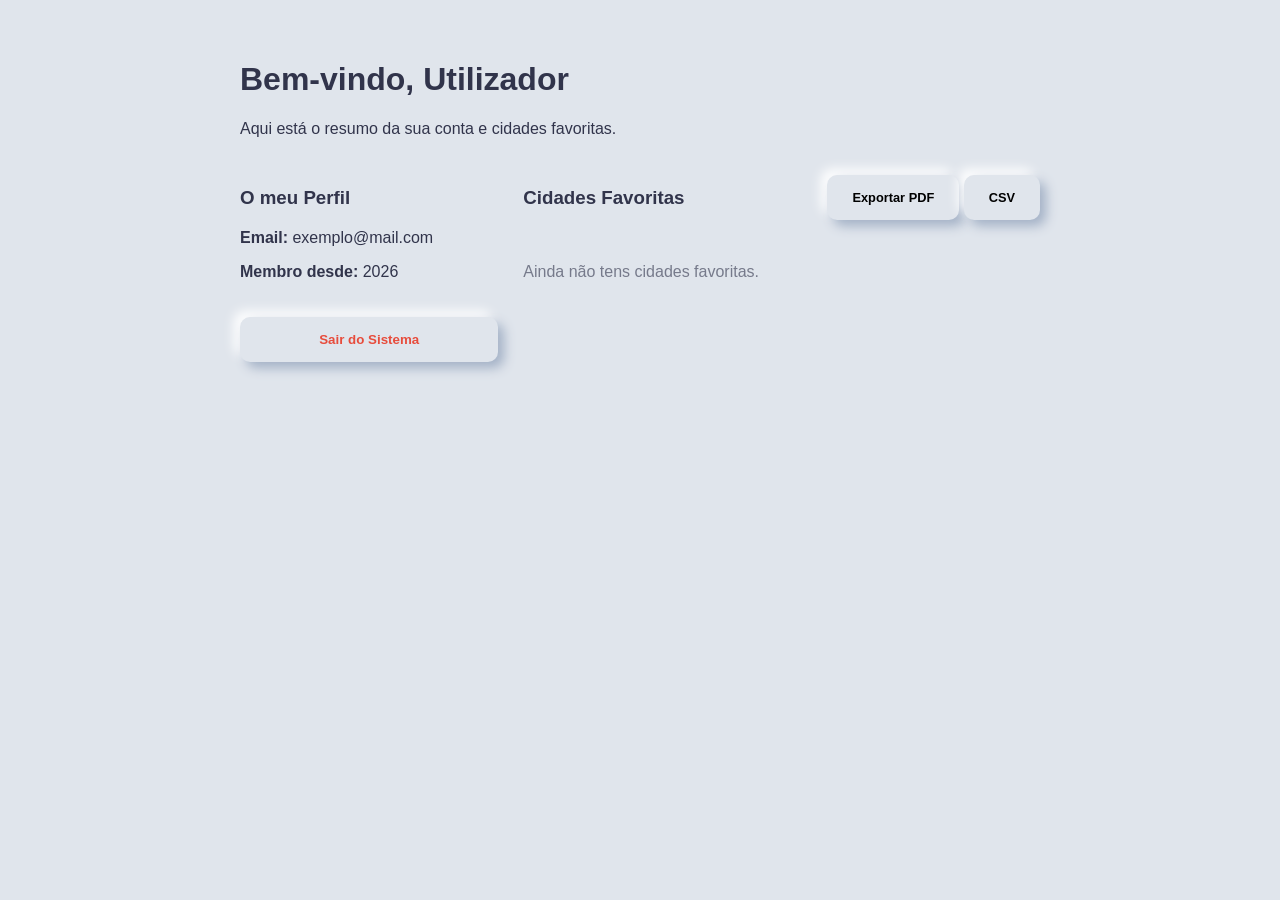
==== Frontend/pages/dashboard.html @ ac71261d "Frontend completo" ====
<!DOCTYPE html>
<html lang="pt-br" data-theme="light">
<head>
    <meta charset="UTF-8">
    <title>Chley Weather - Dashboard</title>
    <link rel="stylesheet" href="../style/global.css">
    <style>
        .dashboard-grid {
            display: grid;
            grid-template-columns: 1fr 2fr;
            gap: 25px;
            margin-top: 30px;
        }
        .stat-card { text-align: center; padding: 20px; }
        .favorites-list { display: flex; flex-direction: column; gap: 15px; }
        @media (max-width: 768px) { .dashboard-grid { grid-template-columns: 1fr; } }
    </style>
</head>
<body>
    <div id="navbar-container"></div>

    <main class="container">
        <header style="margin-bottom: 30px;">
            <h1>Bem-vindo, <span id="user-display-name">Utilizador</span></h1>
            <p>Aqui está o resumo da sua conta e cidades favoritas.</p>
        </header>

        <div class="dashboard-grid">
            <aside class="neumorphism">
                <h3>O meu Perfil</h3>
                <div style="margin-top: 20px;">
                    <p><strong>Email:</strong> <span id="user-email">exemplo@mail.com</span></p>
                    <p><strong>Membro desde:</strong> 2026</p>
                </div>
                <button class="neumorphism-btn" style="width: 100%; margin-top: 20px; color: #e74c3c;" id="logout-btn">Sair do Sistema</button>
            </aside>

            <section class="neumorphism">
                <div style="display: flex; justify-content: space-between; align-items: center; margin-bottom: 20px;">
                    <h3>Cidades Favoritas</h3>
                    <div>
                        <button class="neumorphism-btn" style="font-size: 0.8rem;">Exportar PDF</button>
                        <button class="neumorphism-btn" style="font-size: 0.8rem;">CSV</button>
                    </div>
                </div>
                
                <div id="favorites-container" class="favorites-list">
                    <p style="opacity: 0.6;">Ainda não tens cidades favoritas.</p>
                </div>
            </section>
        </div>
    </main>

    <script type="module" src="../app.js"></script>
</body>
</html>
---- Frontend/style/global.css ----
:root {
    --bg-color: #e0e5ec;
    --text-color: #31344b;
    --shadow-light: #ffffff;
    --shadow-dark: #a3b1c6;
}

body {
    background-color: var(--bg-color);
    color: var(--text-color);
    font-family: 'Segoe UI', sans-serif;
    display: flex;
    flex-direction: column;
    align-items: center;
    min-height: 100vh;
    margin: 0;
}

.container { width: 90%; max-width: 800px; padding: 40px 0; }

/* Estilo Neumorphism */
.neumorphism-container {
    background: var(--bg-color);
    box-shadow: 9px 9px 16px var(--shadow-dark), -9px -9px 16px var(--shadow-light);
    border-radius: 20px;
    padding: 30px;
    display: flex;
    gap: 15px;
    margin-top: 20px;
}

.neumorphism-inset {
    flex: 1;
    border: none;
    padding: 15px;
    border-radius: 10px;
    background: var(--bg-color);
    box-shadow: inset 6px 6px 12px var(--shadow-dark), inset -6px -6px 12px var(--shadow-light);
    outline: none;
}

.neumorphism-btn {
    border: none;
    padding: 15px 25px;
    border-radius: 10px;
    background: var(--bg-color);
    box-shadow: 6px 6px 12px var(--shadow-dark), -6px -6px 12px var(--shadow-light);
    cursor: pointer;
    font-weight: bold;
    transition: 0.2s;
}

.neumorphism-btn:active {
    box-shadow: inset 4px 4px 8px var(--shadow-dark), inset -4px -4px 8px var(--shadow-light);
}
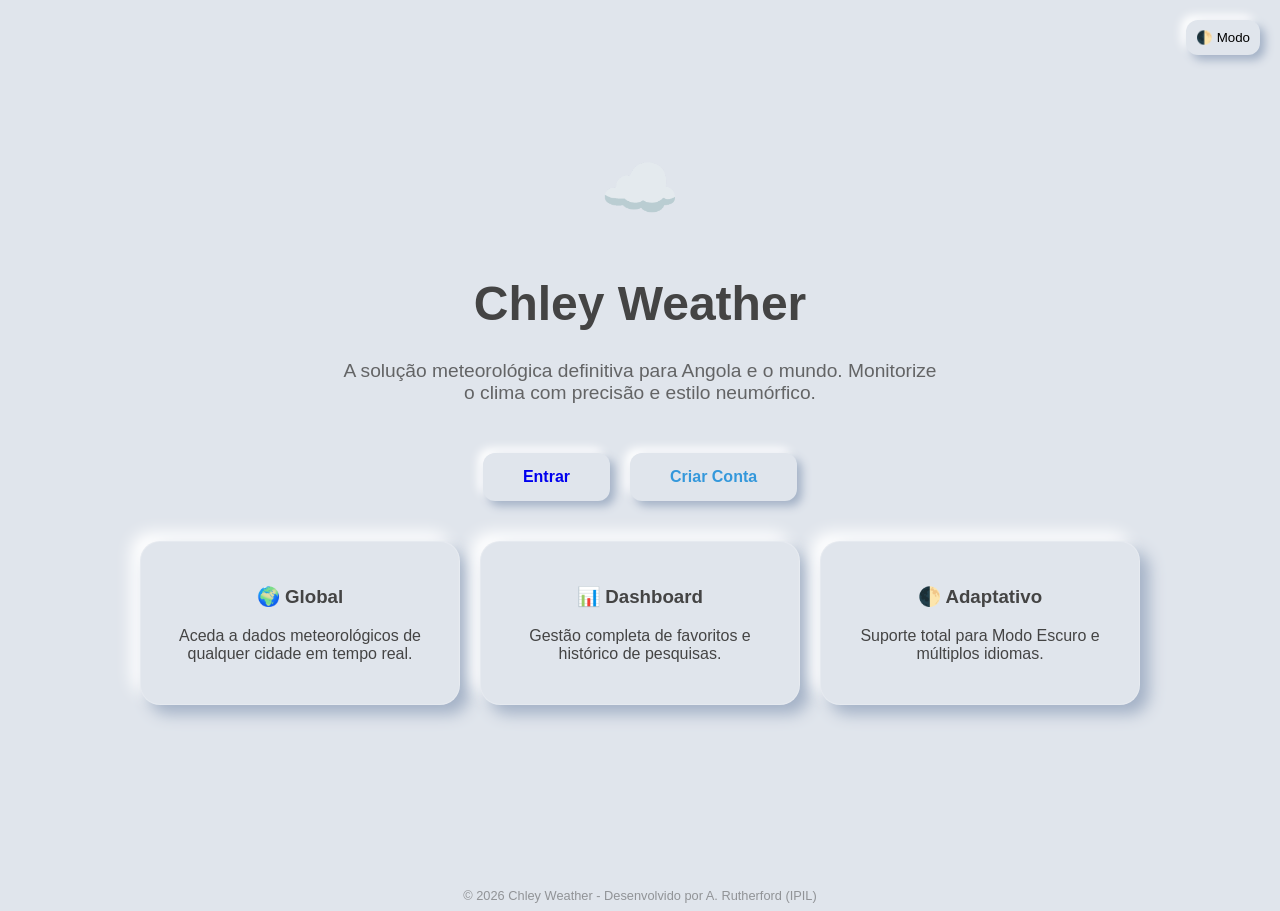
==== commit 174bd707: "beliv" ====
--- a/Frontend/pages/dashboard.html
+++ b/Frontend/pages/dashboard.html
@@ -5,47 +5,51 @@
     <title>Chley Weather - Dashboard</title>
     <link rel="stylesheet" href="../style/global.css">
     <style>
-        .dashboard-grid {
-            display: grid;
-            grid-template-columns: 1fr 2fr;
-            gap: 25px;
-            margin-top: 30px;
-        }
-        .stat-card { text-align: center; padding: 20px; }
-        .favorites-list { display: flex; flex-direction: column; gap: 15px; }
+        .dashboard-grid { display: grid; grid-template-columns: 1fr 2fr; gap: 25px; margin-top: 30px; }
         @media (max-width: 768px) { .dashboard-grid { grid-template-columns: 1fr; } }
+        .neumorphism-item { padding: 12px; border-radius: 8px; margin-bottom: 10px; cursor: pointer; display: flex; justify-content: space-between; align-items: center; }
     </style>
 </head>
 <body>
-    <div id="navbar-container"></div>
+    <main class="container" style="padding: 20px;">
+        <div style="display: flex; justify-content: flex-end; gap: 10px;">
+            <select onchange="window.aplicarIdioma(this.value)" class="neumorphism-btn" style="border:none; padding: 5px;">
+                <option value="pt">PT 🇵🇹</option>
+                <option value="en">EN 🇺🇸</option>
+            </select>
+            <button id="theme-toggle" class="neumorphism-btn" style="padding: 10px; position: fixed; top: 20px; right: 20px; z-index: 1000;">
+    🌓 Modo
+</button>
+        </div>
 
-    <main class="container">
-        <header style="margin-bottom: 30px;">
-            <h1>Bem-vindo, <span id="user-display-name">Utilizador</span></h1>
-            <p>Aqui está o resumo da sua conta e cidades favoritas.</p>
+        <header style="margin-top: 20px;">
+            <h1><span data-i18n="welcome">Bem-vindo</span>, <span id="user-display-name">...</span></h1>
+            <nav style="margin-top: 10px;">
+                <a href="home.html" style="text-decoration: none; font-size: 0.9rem; color: #3498db;">← Voltar para Busca</a>
+            </nav>
         </header>
 
         <div class="dashboard-grid">
-            <aside class="neumorphism">
-                <h3>O meu Perfil</h3>
-                <div style="margin-top: 20px;">
-                    <p><strong>Email:</strong> <span id="user-email">exemplo@mail.com</span></p>
-                    <p><strong>Membro desde:</strong> 2026</p>
-                </div>
-                <button class="neumorphism-btn" style="width: 100%; margin-top: 20px; color: #e74c3c;" id="logout-btn">Sair do Sistema</button>
+            <aside>
+                <section class="neumorphism" style="margin-bottom: 25px; padding: 20px;">
+                    <h3>O meu Perfil</h3>
+                    <div style="margin-top: 15px; font-size: 0.9rem;">
+                        <p><strong>Email:</strong> <span id="user-email">...</span></p>
+                        <p><strong>Status:</strong> <span style="color: #2ecc71;">Online</span></p>
+                    </div>
+                    <button class="neumorphism-btn" id="logout-btn" style="width: 100%; margin-top: 20px; color: #e74c3c;">Sair do Sistema</button>
+                </section>
+
+                <section class="neumorphism" style="padding: 20px;">
+                    <h3 data-i18n="recent">Recentes</h3>
+                    <ul id="history-list" style="list-style:none; padding:0; margin-top:15px;"></ul>
+                </section>
             </aside>
 
-            <section class="neumorphism">
-                <div style="display: flex; justify-content: space-between; align-items: center; margin-bottom: 20px;">
-                    <h3>Cidades Favoritas</h3>
-                    <div>
-                        <button class="neumorphism-btn" style="font-size: 0.8rem;">Exportar PDF</button>
-                        <button class="neumorphism-btn" style="font-size: 0.8rem;">CSV</button>
-                    </div>
-                </div>
-                
-                <div id="favorites-container" class="favorites-list">
-                    <p style="opacity: 0.6;">Ainda não tens cidades favoritas.</p>
+            <section class="neumorphism" style="padding: 20px;">
+                <h3 data-i18n="fav">Favoritos</h3>
+                <div id="favorites-container" style="margin-top: 15px;">
+                    <p style="opacity: 0.6; font-size: 0.9rem;">Histórico de buscas salvas aparecerá aqui.</p>
                 </div>
             </section>
         </div>
--- a/Frontend/style/global.css
+++ b/Frontend/style/global.css
@@ -1,55 +1,163 @@
 :root {
+    /* Modo Claro (Default) */
     --bg-color: #e0e5ec;
     --text-color: #31344b;
     --shadow-light: #ffffff;
     --shadow-dark: #a3b1c6;
+    --accent-color: #4facfe;
+    --transition-speed: 0.4s;
+}
+
+/* Variáveis para Modo Escuro */
+body.dark-mode {
+    --bg-color: #2d3436;
+    --text-color: #dfe6e9;
+    --shadow-light: #3d4446; /* Sombra clara no dark é um cinza levemente mais claro que o fundo */
+    --shadow-dark: #1e2324;  /* Sombra escura no dark é quase preta */
+    --accent-color: #00d2ff;
 }
 
 body {
     background-color: var(--bg-color);
     color: var(--text-color);
-    font-family: 'Segoe UI', sans-serif;
+    font-family: 'Segoe UI', Tahoma, Geneva, Verdana, sans-serif;
     display: flex;
     flex-direction: column;
     align-items: center;
     min-height: 100vh;
     margin: 0;
+    transition: background-color var(--transition-speed), color var(--transition-speed);
 }
 
-.container { width: 90%; max-width: 800px; padding: 40px 0; }
+.container { width: 90%; max-width: 900px; padding: 40px 0; }
 
-/* Estilo Neumorphism */
-.neumorphism-container {
+/* Estilo Neumorphism (Elevação) */
+.neumorphism {
     background: var(--bg-color);
-    box-shadow: 9px 9px 16px var(--shadow-dark), -9px -9px 16px var(--shadow-light);
+    box-shadow: 8px 8px 16px var(--shadow-dark), 
+                -8px -8px 16px var(--shadow-light);
     border-radius: 20px;
     padding: 30px;
+    transition: all var(--transition-speed);
+}
+
+/* Estilo Inset (Afundado - para Inputs) */
+.neumorphism-inset {
+    border: none;
+    padding: 15px;
+    border-radius: 12px;
+    background: var(--bg-color);
+    box-shadow: inset 5px 5px 10px var(--shadow-dark), 
+                inset -5px -5px 10px var(--shadow-light);
+    outline: none;
+    color: var(--text-color);
+    transition: all var(--transition-speed);
+}
+
+/* Botões Neumórficos */
+.neumorphism-btn {
+    border: none;
+    padding: 12px 24px;
+    border-radius: 10px;
+    background: var(--bg-color);
+    box-shadow: 5px 5px 10px var(--shadow-dark), 
+                -5px -5px 10px var(--shadow-light);
+    cursor: pointer;
+    font-weight: 600;
+    color: var(--text-color);
+    transition: 0.3s ease;
+}
+
+.neumorphism-btn:hover {
+    color: var(--accent-color);
+    transform: translateY(-2px);
+}
+
+.neumorphism-btn:active {
+    box-shadow: inset 3px 3px 6px var(--shadow-dark), 
+                inset -3px -3px 6px var(--shadow-light);
+    transform: translateY(0);
+}
+
+/* Classes utilitárias para o Dashboard */
+.sidebar {
+    padding: 20px;
+}
+
+.neumorphism-item {
+    padding: 15px;
+    margin: 10px 0;
+    border-radius: 10px;
+    list-style: none;
+    background: var(--bg-color);
+    box-shadow: 3px 3px 6px var(--shadow-dark), 
+                -3px -3px 6px var(--shadow-light);
     display: flex;
-    gap: 15px;
-    margin-top: 20px;
+    justify-content: space-between;
+    align-items: center;
+}
+/* Variáveis de cores dinâmicas */
+:root {
+    --bg-color: #e0e5ec;
+    --shadow-light: #ffffff;
+    --shadow-dark: #a3b1c6;
+    --text-color: #444;
+    --accent: #3498db;
+}
+
+/* Cores para o Modo Escuro */
+body.dark {
+    --bg-color: #2d3436;
+    --shadow-light: #3d4648;
+    --shadow-dark: #1d2122;
+    --text-color: #dfe6e9;
+}
+
+body {
+    background-color: var(--bg-color);
+    color: var(--text-color);
+    transition: background 0.3s ease, color 0.3s ease;
+    margin: 0;
+    font-family: 'Segoe UI', Tahoma, Geneva, Verdana, sans-serif;
+}
+
+/* Aplicar as variáveis nos teus estilos existentes */
+.neumorphism {
+    background: var(--bg-color);
+    box-shadow: 9px 9px 16px var(--shadow-dark), 
+                -9px -9px 16px var(--shadow-light);
 }
 
 .neumorphism-inset {
-    flex: 1;
-    border: none;
-    padding: 15px;
-    border-radius: 10px;
     background: var(--bg-color);
-    box-shadow: inset 6px 6px 12px var(--shadow-dark), inset -6px -6px 12px var(--shadow-light);
-    outline: none;
+    box-shadow: inset 5px 5px 10px var(--shadow-dark), 
+                inset -5px -5px 10px var(--shadow-light);
 }
 
 .neumorphism-btn {
-    border: none;
-    padding: 15px 25px;
-    border-radius: 10px;
     background: var(--bg-color);
-    box-shadow: 6px 6px 12px var(--shadow-dark), -6px -6px 12px var(--shadow-light);
-    cursor: pointer;
-    font-weight: bold;
-    transition: 0.2s;
+    color: var(--text-color);
+    box-shadow: 5px 5px 10px var(--shadow-dark), 
+                -5px -5px 10px var(--shadow-light);
+}
+/* No teu global.css */
+:root {
+    --bg-color: #e0e5ec;
+    --shadow-light: #ffffff;
+    --shadow-dark: #a3b1c6;
+    --text-color: #31344b;
 }
 
-.neumorphism-btn:active {
-    box-shadow: inset 4px 4px 8px var(--shadow-dark), inset -4px -4px 8px var(--shadow-light);
+/* Quando o body tiver a classe .dark, estas cores substituem as de cima */
+body.dark {
+    --bg-color: #2d3436; /* Cinza chumbo */
+    --shadow-light: #3d4648; /* Sombra mais clara (relevo) */
+    --shadow-dark: #1d2122;  /* Sombra mais escura */
+    --text-color: #ecf0f1;
+}
+
+body {
+    background-color: var(--bg-color) !important;
+    color: var(--text-color);
+    transition: all 0.3s ease; /* Isto faz a cor mudar suavemente */
 }
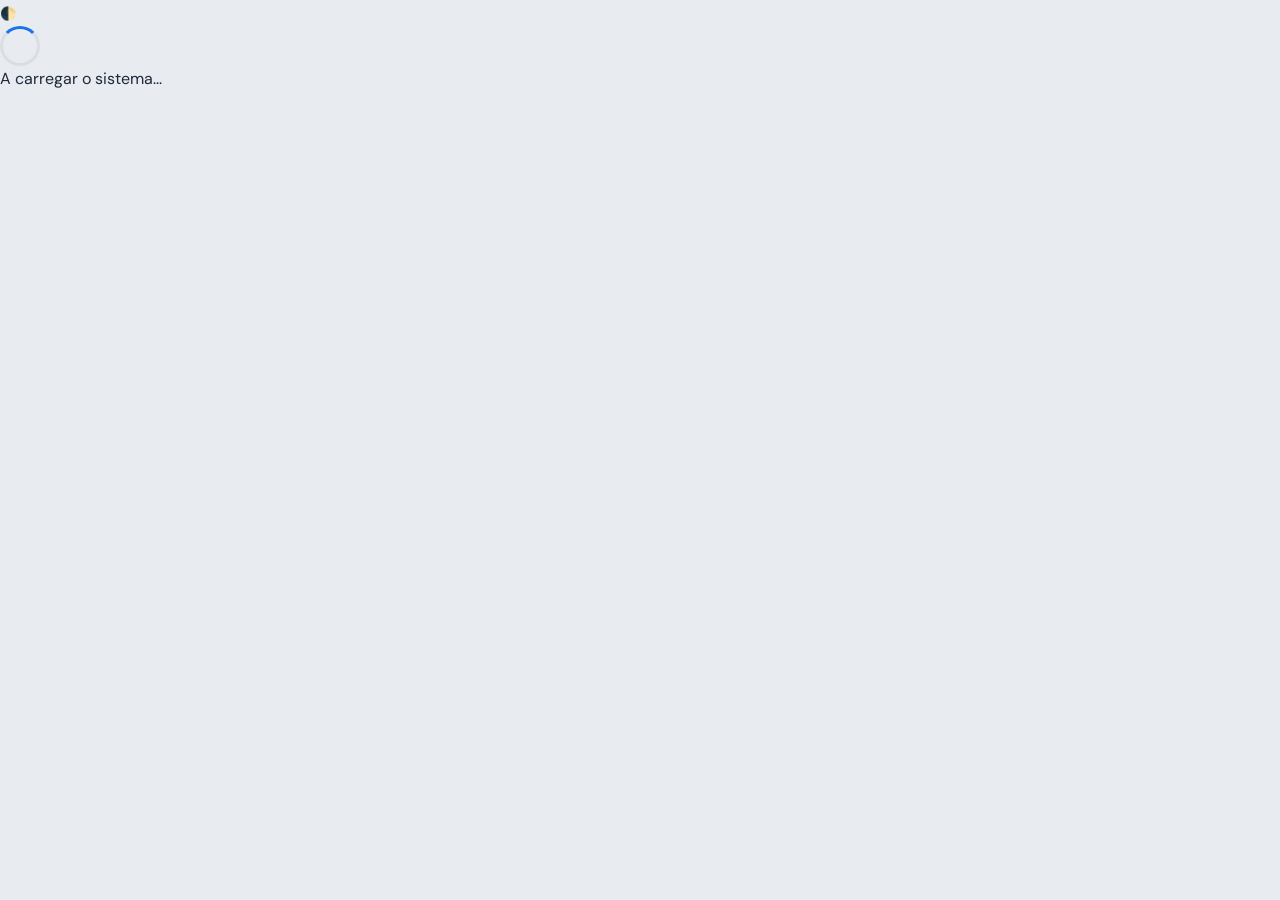
==== commit 893eeb81: "beliv" ====
--- a/Frontend/pages/dashboard.html
+++ b/Frontend/pages/dashboard.html
@@ -1,60 +1,52 @@
 <!DOCTYPE html>
-<html lang="pt-br" data-theme="light">
+<html lang="pt">
 <head>
     <meta charset="UTF-8">
+    <meta name="viewport" content="width=device-width, initial-scale=1.0">
     <title>Chley Weather - Dashboard</title>
-    <link rel="stylesheet" href="../style/global.css">
-    <style>
-        .dashboard-grid { display: grid; grid-template-columns: 1fr 2fr; gap: 25px; margin-top: 30px; }
-        @media (max-width: 768px) { .dashboard-grid { grid-template-columns: 1fr; } }
-        .neumorphism-item { padding: 12px; border-radius: 8px; margin-bottom: 10px; cursor: pointer; display: flex; justify-content: space-between; align-items: center; }
-    </style>
+    <link rel="stylesheet" href="../assets/css/variables.css">
+    <link rel="stylesheet" href="../assets/css/global.css">
+    <link rel="stylesheet" href="../assets/css/neumorphism.css">
+    <link rel="stylesheet" href="../assets/css/animations.css">
+    <link rel="stylesheet" href="../assets/css/dark-mode.css">
+    <link rel="stylesheet" href="../assets/css/responsive.css">
 </head>
-<body>
-    <main class="container" style="padding: 20px;">
-        <div style="display: flex; justify-content: flex-end; gap: 10px;">
-            <select onchange="window.aplicarIdioma(this.value)" class="neumorphism-btn" style="border:none; padding: 5px;">
-                <option value="pt">PT 🇵🇹</option>
-                <option value="en">EN 🇺🇸</option>
-            </select>
-            <button id="theme-toggle" class="neumorphism-btn" style="padding: 10px; position: fixed; top: 20px; right: 20px; z-index: 1000;">
-    🌓 Modo
-</button>
-        </div>
+<body class="dashboard-page">
+    
+    <button id="theme-toggle" class="btn-theme-float">🌓</button>
 
-        <header style="margin-top: 20px;">
-            <h1><span data-i18n="welcome">Bem-vindo</span>, <span id="user-display-name">...</span></h1>
-            <nav style="margin-top: 10px;">
-                <a href="home.html" style="text-decoration: none; font-size: 0.9rem; color: #3498db;">← Voltar para Busca</a>
-            </nav>
-        </header>
-
-        <div class="dashboard-grid">
-            <aside>
-                <section class="neumorphism" style="margin-bottom: 25px; padding: 20px;">
-                    <h3>O meu Perfil</h3>
-                    <div style="margin-top: 15px; font-size: 0.9rem;">
-                        <p><strong>Email:</strong> <span id="user-email">...</span></p>
-                        <p><strong>Status:</strong> <span style="color: #2ecc71;">Online</span></p>
-                    </div>
-                    <button class="neumorphism-btn" id="logout-btn" style="width: 100%; margin-top: 20px; color: #e74c3c;">Sair do Sistema</button>
-                </section>
-
-                <section class="neumorphism" style="padding: 20px;">
-                    <h3 data-i18n="recent">Recentes</h3>
-                    <ul id="history-list" style="list-style:none; padding:0; margin-top:15px;"></ul>
-                </section>
-            </aside>
-
-            <section class="neumorphism" style="padding: 20px;">
-                <h3 data-i18n="fav">Favoritos</h3>
-                <div id="favorites-container" style="margin-top: 15px;">
-                    <p style="opacity: 0.6; font-size: 0.9rem;">Histórico de buscas salvas aparecerá aqui.</p>
-                </div>
-            </section>
+    <main id="page-main" class="container">
+        <div class="loader-container">
+            <div class="spinner"></div>
+            <p>A carregar o sistema...</p>
         </div>
     </main>
 
-    <script type="module" src="../app.js"></script>
+    <script src="../assets/js/storage.js"></script>
+    <script src="../assets/js/utils.js"></script>
+    <script src="../assets/js/api.js"></script>
+    <script src="../assets/js/language.js"></script>
+    <script src="../assets/js/theme.js"></script>
+    <script src="../assets/js/auth.js"></script>
+    <script src="../assets/js/weather.js"></script>
+    <script src="../assets/js/favorites.js"></script>
+    <script src="../assets/js/export.js"></script>
+    <script src="../assets/js/dashboard.js"></script>
+
+    <script>
+        document.addEventListener('DOMContentLoaded', () => {
+            // Inicializa o tema salvo
+            if(localStorage.getItem('theme') === 'dark') document.body.classList.add('dark');
+            
+            // Verifica se o utilizador está logado
+            if(!Auth.isAuthenticated()) {
+                window.location.href = '../../index.html';
+                return;
+            }
+
+            // Executa o render do teu módulo profissional
+            Dashboard.render();
+        });
+    </script>
 </body>
 </html>
--- a/Frontend/assets/css/variables.css
+++ b/Frontend/assets/css/variables.css
@@ -0,0 +1,141 @@
+/* ============================================================
+   CSS Variables — Design Tokens
+   weather-system/frontend/assets/css/variables.css
+   ============================================================ */
+
+:root {
+  /* ── Brand ─────────────────────────────────────────────── */
+  --primary:        #1a73e8;
+  --primary-dark:   #1557b0;
+  --primary-light:  #4a9eff;
+  --accent:         #ff6d3b;
+  --accent-dark:    #e85a28;
+  --success:        #0ab577;
+  --warning:        #f59e0b;
+  --danger:         #ef4444;
+  --info:           #06b6d4;
+
+  /* ── Neutrals (Light Mode) ──────────────────────────────── */
+  --bg-base:        #e8ecf1;
+  --bg-card:        #eef1f6;
+  --bg-surface:     #f4f6fa;
+  --bg-elevated:    #ffffff;
+
+  --text-primary:   #1e293b;
+  --text-secondary: #64748b;
+  --text-muted:     #94a3b8;
+  --text-inverse:   #ffffff;
+
+  --border:         rgba(255,255,255,0.6);
+  --border-light:   rgba(0,0,0,0.06);
+
+  /* ── Neomorphism Shadows (Light) ────────────────────────── */
+  --shadow-neu-out: 
+    8px 8px 16px rgba(174,185,211,0.6),
+    -8px -8px 16px rgba(255,255,255,0.9);
+  --shadow-neu-in:
+    inset 4px 4px 10px rgba(174,185,211,0.6),
+    inset -4px -4px 10px rgba(255,255,255,0.9);
+  --shadow-neu-sm:
+    4px 4px 8px rgba(174,185,211,0.5),
+    -4px -4px 8px rgba(255,255,255,0.8);
+  --shadow-card:
+    0 4px 24px rgba(30,41,59,0.08),
+    0 1px 4px rgba(30,41,59,0.04);
+  --shadow-float:
+    0 20px 60px rgba(30,41,59,0.15),
+    0 4px 12px rgba(30,41,59,0.08);
+
+  /* ── Typography ─────────────────────────────────────────── */
+  --font-display: 'Sora', 'Segoe UI', sans-serif;
+  --font-body:    'DM Sans', 'Segoe UI', sans-serif;
+  --font-mono:    'JetBrains Mono', 'Fira Code', monospace;
+
+  --text-xs:   0.75rem;
+  --text-sm:   0.875rem;
+  --text-base: 1rem;
+  --text-lg:   1.125rem;
+  --text-xl:   1.25rem;
+  --text-2xl:  1.5rem;
+  --text-3xl:  1.875rem;
+  --text-4xl:  2.25rem;
+  --text-5xl:  3rem;
+
+  --weight-normal: 400;
+  --weight-medium: 500;
+  --weight-semibold: 600;
+  --weight-bold: 700;
+
+  /* ── Spacing ─────────────────────────────────────────────── */
+  --space-1:  0.25rem;
+  --space-2:  0.5rem;
+  --space-3:  0.75rem;
+  --space-4:  1rem;
+  --space-5:  1.25rem;
+  --space-6:  1.5rem;
+  --space-8:  2rem;
+  --space-10: 2.5rem;
+  --space-12: 3rem;
+  --space-16: 4rem;
+  --space-20: 5rem;
+
+  /* ── Radius ──────────────────────────────────────────────── */
+  --radius-sm:  8px;
+  --radius-md:  14px;
+  --radius-lg:  20px;
+  --radius-xl:  28px;
+  --radius-2xl: 36px;
+  --radius-full: 9999px;
+
+  /* ── Layout ──────────────────────────────────────────────── */
+  --sidebar-width: 260px;
+  --navbar-height: 68px;
+  --max-content:   1200px;
+
+  /* ── Transitions ─────────────────────────────────────────── */
+  --transition-fast:   all 0.15s ease;
+  --transition-base:   all 0.25s ease;
+  --transition-slow:   all 0.4s cubic-bezier(0.4,0,0.2,1);
+  --transition-spring: all 0.5s cubic-bezier(0.34,1.56,0.64,1);
+
+  /* ── Z-index ─────────────────────────────────────────────── */
+  --z-below:    -1;
+  --z-base:      0;
+  --z-raised:   10;
+  --z-dropdown: 100;
+  --z-sticky:   200;
+  --z-overlay:  300;
+  --z-modal:    400;
+  --z-toast:    500;
+}
+
+/* ── Dark Mode Overrides ──────────────────────────────────── */
+[data-theme="dark"] {
+  --bg-base:        #0f1724;
+  --bg-card:        #151f2e;
+  --bg-surface:     #1a2535;
+  --bg-elevated:    #1e2d40;
+
+  --text-primary:   #e2e8f0;
+  --text-secondary: #94a3b8;
+  --text-muted:     #64748b;
+
+  --border:         rgba(255,255,255,0.08);
+  --border-light:   rgba(255,255,255,0.04);
+
+  --shadow-neu-out:
+    8px 8px 16px rgba(0,0,0,0.4),
+    -8px -8px 16px rgba(255,255,255,0.03);
+  --shadow-neu-in:
+    inset 4px 4px 10px rgba(0,0,0,0.4),
+    inset -4px -4px 10px rgba(255,255,255,0.03);
+  --shadow-neu-sm:
+    4px 4px 8px rgba(0,0,0,0.35),
+    -4px -4px 8px rgba(255,255,255,0.025);
+  --shadow-card:
+    0 4px 24px rgba(0,0,0,0.3),
+    0 1px 4px rgba(0,0,0,0.2);
+  --shadow-float:
+    0 20px 60px rgba(0,0,0,0.5),
+    0 4px 12px rgba(0,0,0,0.3);
+}
--- a/Frontend/assets/css/global.css
+++ b/Frontend/assets/css/global.css
@@ -0,0 +1,324 @@
+/* ============================================================
+   Global Styles
+   weather-system/frontend/assets/css/global.css
+   ============================================================ */
+
+@import url('https://fonts.googleapis.com/css2?family=Sora:wght@400;500;600;700;800&family=DM+Sans:wght@400;500;600&display=swap');
+
+/* ── Reset ────────────────────────────────────────────────── */
+*, *::before, *::after { box-sizing: border-box; margin: 0; padding: 0; }
+
+html {
+  font-size: 16px;
+  scroll-behavior: smooth;
+  -webkit-text-size-adjust: 100%;
+}
+
+body {
+  font-family: var(--font-body);
+  font-size: var(--text-base);
+  color: var(--text-primary);
+  background-color: var(--bg-base);
+  line-height: 1.6;
+  min-height: 100vh;
+  transition: background-color 0.3s ease, color 0.3s ease;
+  overflow-x: hidden;
+}
+
+/* ── Typography ───────────────────────────────────────────── */
+h1,h2,h3,h4,h5,h6 {
+  font-family: var(--font-display);
+  font-weight: var(--weight-bold);
+  line-height: 1.2;
+  color: var(--text-primary);
+}
+
+a { color: var(--primary); text-decoration: none; transition: var(--transition-fast); }
+a:hover { color: var(--primary-dark); }
+
+img { max-width: 100%; display: block; }
+
+button { cursor: pointer; font-family: var(--font-body); border: none; background: none; }
+
+input, select, textarea {
+  font-family: var(--font-body);
+  font-size: var(--text-base);
+  color: var(--text-primary);
+}
+
+/* ── Layout ───────────────────────────────────────────────── */
+.app-container {
+  display: flex;
+  min-height: 100vh;
+}
+
+.main-content {
+  flex: 1;
+  margin-left: var(--sidebar-width);
+  padding-top: var(--navbar-height);
+  transition: margin-left 0.3s ease;
+  min-height: 100vh;
+}
+
+.main-content.sidebar-collapsed {
+  margin-left: 72px;
+}
+
+.page-content {
+  padding: var(--space-8);
+  max-width: var(--max-content);
+  margin: 0 auto;
+}
+
+/* ── Card ─────────────────────────────────────────────────── */
+.card {
+  background: var(--bg-card);
+  border-radius: var(--radius-xl);
+  padding: var(--space-6);
+  box-shadow: var(--shadow-neu-out);
+  border: 1px solid var(--border);
+  transition: var(--transition-base);
+}
+
+.card:hover {
+  transform: translateY(-2px);
+  box-shadow: var(--shadow-float);
+}
+
+.card-flat {
+  background: var(--bg-surface);
+  border-radius: var(--radius-lg);
+  padding: var(--space-6);
+  border: 1px solid var(--border-light);
+  box-shadow: var(--shadow-card);
+}
+
+/* ── Buttons ──────────────────────────────────────────────── */
+.btn {
+  display: inline-flex;
+  align-items: center;
+  gap: var(--space-2);
+  padding: var(--space-3) var(--space-6);
+  border-radius: var(--radius-full);
+  font-size: var(--text-sm);
+  font-weight: var(--weight-semibold);
+  font-family: var(--font-body);
+  border: none;
+  cursor: pointer;
+  transition: var(--transition-spring);
+  text-decoration: none;
+  white-space: nowrap;
+  position: relative;
+  overflow: hidden;
+}
+
+.btn::after {
+  content: '';
+  position: absolute;
+  inset: 0;
+  background: rgba(255,255,255,0);
+  transition: background 0.2s;
+}
+
+.btn:hover::after { background: rgba(255,255,255,0.12); }
+
+.btn-primary {
+  background: linear-gradient(135deg, var(--primary), var(--primary-dark));
+  color: #fff;
+  box-shadow: 0 4px 16px rgba(26,115,232,0.4);
+}
+.btn-primary:hover {
+  transform: translateY(-1px);
+  box-shadow: 0 8px 24px rgba(26,115,232,0.5);
+}
+
+.btn-secondary {
+  background: var(--bg-surface);
+  color: var(--text-primary);
+  box-shadow: var(--shadow-neu-sm);
+}
+.btn-secondary:hover { box-shadow: var(--shadow-neu-out); }
+
+.btn-accent {
+  background: linear-gradient(135deg, var(--accent), var(--accent-dark));
+  color: #fff;
+  box-shadow: 0 4px 16px rgba(255,109,59,0.4);
+}
+
+.btn-danger {
+  background: linear-gradient(135deg, var(--danger), #c53030);
+  color: #fff;
+  box-shadow: 0 4px 12px rgba(239,68,68,0.4);
+}
+
+.btn-ghost {
+  background: transparent;
+  color: var(--text-secondary);
+  padding: var(--space-2) var(--space-4);
+}
+.btn-ghost:hover { background: var(--border-light); color: var(--text-primary); }
+
+.btn-sm { padding: var(--space-2) var(--space-4); font-size: var(--text-xs); }
+.btn-lg { padding: var(--space-4) var(--space-8); font-size: var(--text-lg); }
+.btn-icon { padding: var(--space-3); border-radius: var(--radius-full); aspect-ratio: 1; justify-content: center; }
+
+.btn:disabled { opacity: 0.6; cursor: not-allowed; transform: none !important; }
+
+/* ── Form Elements ────────────────────────────────────────── */
+.form-group { display: flex; flex-direction: column; gap: var(--space-2); }
+
+.form-label {
+  font-size: var(--text-sm);
+  font-weight: var(--weight-medium);
+  color: var(--text-secondary);
+}
+
+.form-input {
+  width: 100%;
+  padding: var(--space-3) var(--space-4);
+  border-radius: var(--radius-md);
+  border: 2px solid transparent;
+  background: var(--bg-base);
+  color: var(--text-primary);
+  font-size: var(--text-base);
+  transition: var(--transition-base);
+  box-shadow: var(--shadow-neu-in);
+  outline: none;
+}
+
+.form-input:focus {
+  border-color: var(--primary);
+  box-shadow: var(--shadow-neu-in), 0 0 0 4px rgba(26,115,232,0.1);
+}
+
+.form-input::placeholder { color: var(--text-muted); }
+
+.form-error {
+  font-size: var(--text-xs);
+  color: var(--danger);
+  display: flex;
+  align-items: center;
+  gap: var(--space-1);
+}
+
+/* ── Badge ────────────────────────────────────────────────── */
+.badge {
+  display: inline-flex;
+  align-items: center;
+  padding: 2px var(--space-2);
+  border-radius: var(--radius-full);
+  font-size: var(--text-xs);
+  font-weight: var(--weight-semibold);
+}
+
+.badge-primary { background: rgba(26,115,232,0.12); color: var(--primary); }
+.badge-success { background: rgba(10,181,119,0.12); color: var(--success); }
+.badge-warning { background: rgba(245,158,11,0.12); color: var(--warning); }
+.badge-danger  { background: rgba(239, 68, 68,0.12); color: var(--danger);  }
+
+/* ── Avatar ───────────────────────────────────────────────── */
+.avatar {
+  width: 40px; height: 40px;
+  border-radius: var(--radius-full);
+  background: linear-gradient(135deg, var(--primary), var(--accent));
+  color: #fff;
+  font-weight: var(--weight-bold);
+  display: flex; align-items: center; justify-content: center;
+  font-size: var(--text-sm);
+  flex-shrink: 0;
+  overflow: hidden;
+}
+
+.avatar img { width: 100%; height: 100%; object-fit: cover; }
+
+/* ── Divider ──────────────────────────────────────────────── */
+.divider {
+  height: 1px;
+  background: var(--border-light);
+  margin: var(--space-4) 0;
+}
+
+/* ── Grid ─────────────────────────────────────────────────── */
+.grid { display: grid; gap: var(--space-4); }
+.grid-2 { grid-template-columns: repeat(2,1fr); }
+.grid-3 { grid-template-columns: repeat(3,1fr); }
+.grid-4 { grid-template-columns: repeat(4,1fr); }
+.grid-auto { grid-template-columns: repeat(auto-fill, minmax(280px,1fr)); }
+
+/* ── Utility ──────────────────────────────────────────────── */
+.hidden   { display: none !important; }
+.flex     { display: flex; }
+.flex-col { flex-direction: column; }
+.items-center  { align-items: center; }
+.justify-between { justify-content: space-between; }
+.gap-2 { gap: var(--space-2); }
+.gap-4 { gap: var(--space-4); }
+.text-center { text-align: center; }
+.text-muted  { color: var(--text-muted); }
+.text-sm     { font-size: var(--text-sm); }
+.font-bold   { font-weight: var(--weight-bold); }
+.w-full      { width: 100%; }
+.mt-4  { margin-top: var(--space-4); }
+.mb-4  { margin-bottom: var(--space-4); }
+.mb-6  { margin-bottom: var(--space-6); }
+.mb-8  { margin-bottom: var(--space-8); }
+.p-4   { padding: var(--space-4); }
+.p-6   { padding: var(--space-6); }
+
+/* ── Toast notifications ──────────────────────────────────── */
+#toast-container {
+  position: fixed;
+  bottom: var(--space-6);
+  right: var(--space-6);
+  z-index: var(--z-toast);
+  display: flex;
+  flex-direction: column;
+  gap: var(--space-3);
+  pointer-events: none;
+}
+
+.toast {
+  background: var(--bg-elevated);
+  border-radius: var(--radius-lg);
+  padding: var(--space-4) var(--space-5);
+  box-shadow: var(--shadow-float);
+  border-left: 4px solid var(--primary);
+  display: flex;
+  align-items: center;
+  gap: var(--space-3);
+  min-width: 280px;
+  max-width: 400px;
+  pointer-events: all;
+  animation: slideInRight 0.3s ease, fadeOut 0.4s ease 2.8s forwards;
+  font-size: var(--text-sm);
+}
+
+.toast.toast-success { border-color: var(--success); }
+.toast.toast-error   { border-color: var(--danger); }
+.toast.toast-warning { border-color: var(--warning); }
+.toast-icon { font-size: 1.25rem; flex-shrink: 0; }
+
+/* ── Page Header ──────────────────────────────────────────── */
+.page-header {
+  margin-bottom: var(--space-8);
+}
+
+.page-header h1 {
+  font-size: var(--text-3xl);
+  font-weight: 800;
+  background: linear-gradient(135deg, var(--primary), var(--accent));
+  -webkit-background-clip: text;
+  -webkit-text-fill-color: transparent;
+  background-clip: text;
+}
+
+.page-header p {
+  color: var(--text-secondary);
+  margin-top: var(--space-2);
+}
+
+/* ── Scrollbar ────────────────────────────────────────────── */
+::-webkit-scrollbar { width: 6px; height: 6px; }
+::-webkit-scrollbar-track { background: transparent; }
+::-webkit-scrollbar-thumb { background: var(--text-muted); border-radius: var(--radius-full); }
+::-webkit-scrollbar-thumb:hover { background: var(--text-secondary); }
--- a/Frontend/assets/css/neumorphism.css
+++ b/Frontend/assets/css/neumorphism.css
@@ -0,0 +1,288 @@
+/* ============================================================
+   Neumorphism UI Components
+   weather-system/frontend/assets/css/neumorphism.css
+   ============================================================ */
+
+/* ── Neu Card ─────────────────────────────────────────────── */
+.neu-card {
+  background: var(--bg-card);
+  border-radius: var(--radius-xl);
+  box-shadow: var(--shadow-neu-out);
+  border: 1px solid var(--border);
+  transition: var(--transition-base);
+}
+
+.neu-card:hover {
+  box-shadow:
+    12px 12px 24px rgba(174,185,211,0.7),
+    -12px -12px 24px rgba(255,255,255,0.95);
+}
+
+[data-theme="dark"] .neu-card:hover {
+  box-shadow:
+    12px 12px 24px rgba(0,0,0,0.5),
+    -12px -12px 24px rgba(255,255,255,0.04);
+}
+
+/* ── Neu Inset ────────────────────────────────────────────── */
+.neu-inset {
+  background: var(--bg-base);
+  border-radius: var(--radius-md);
+  box-shadow: var(--shadow-neu-in);
+  border: 1px solid var(--border-light);
+}
+
+/* ── Neu Button ───────────────────────────────────────────── */
+.neu-btn {
+  background: var(--bg-card);
+  border-radius: var(--radius-full);
+  box-shadow: var(--shadow-neu-out);
+  border: 1px solid var(--border);
+  padding: var(--space-3) var(--space-6);
+  color: var(--text-primary);
+  font-weight: var(--weight-semibold);
+  font-size: var(--text-sm);
+  transition: var(--transition-base);
+  cursor: pointer;
+  font-family: var(--font-body);
+}
+
+.neu-btn:hover {
+  box-shadow: var(--shadow-neu-in);
+  transform: scale(0.98);
+}
+
+.neu-btn:active {
+  box-shadow: var(--shadow-neu-in);
+  transform: scale(0.96);
+}
+
+/* ── Neu Icon Button ──────────────────────────────────────── */
+.neu-icon-btn {
+  width: 44px; height: 44px;
+  border-radius: var(--radius-full);
+  background: var(--bg-card);
+  box-shadow: var(--shadow-neu-sm);
+  border: 1px solid var(--border);
+  display: flex;
+  align-items: center;
+  justify-content: center;
+  cursor: pointer;
+  color: var(--text-secondary);
+  transition: var(--transition-base);
+  font-size: 1.1rem;
+}
+
+.neu-icon-btn:hover {
+  color: var(--primary);
+  box-shadow: var(--shadow-neu-out);
+}
+
+.neu-icon-btn:active {
+  box-shadow: var(--shadow-neu-in);
+  transform: scale(0.95);
+}
+
+.neu-icon-btn.active {
+  box-shadow: var(--shadow-neu-in);
+  color: var(--primary);
+}
+
+/* ── Neu Toggle ───────────────────────────────────────────── */
+.neu-toggle {
+  position: relative;
+  display: inline-block;
+  width: 52px;
+  height: 28px;
+}
+
+.neu-toggle input { display: none; }
+
+.neu-toggle-slider {
+  position: absolute;
+  inset: 0;
+  background: var(--bg-base);
+  border-radius: var(--radius-full);
+  box-shadow: var(--shadow-neu-in);
+  cursor: pointer;
+  transition: var(--transition-base);
+}
+
+.neu-toggle-slider::after {
+  content: '';
+  position: absolute;
+  width: 20px; height: 20px;
+  top: 4px; left: 4px;
+  border-radius: 50%;
+  background: var(--text-muted);
+  box-shadow: var(--shadow-neu-sm);
+  transition: var(--transition-spring);
+}
+
+.neu-toggle input:checked + .neu-toggle-slider::after {
+  transform: translateX(24px);
+  background: var(--primary);
+}
+
+/* ── Neu Progress ─────────────────────────────────────────── */
+.neu-progress {
+  height: 8px;
+  border-radius: var(--radius-full);
+  background: var(--bg-base);
+  box-shadow: var(--shadow-neu-in);
+  overflow: hidden;
+}
+
+.neu-progress-bar {
+  height: 100%;
+  border-radius: var(--radius-full);
+  background: linear-gradient(90deg, var(--primary), var(--accent));
+  transition: width 0.6s cubic-bezier(0.4,0,0.2,1);
+}
+
+/* ── Neu Tab ──────────────────────────────────────────────── */
+.neu-tabs {
+  display: flex;
+  gap: var(--space-1);
+  background: var(--bg-base);
+  border-radius: var(--radius-full);
+  padding: 4px;
+  box-shadow: var(--shadow-neu-in);
+}
+
+.neu-tab {
+  flex: 1;
+  padding: var(--space-2) var(--space-4);
+  border-radius: var(--radius-full);
+  font-size: var(--text-sm);
+  font-weight: var(--weight-medium);
+  color: var(--text-muted);
+  cursor: pointer;
+  transition: var(--transition-base);
+  text-align: center;
+  border: none;
+  background: none;
+  font-family: var(--font-body);
+}
+
+.neu-tab.active {
+  background: var(--bg-card);
+  color: var(--primary);
+  box-shadow: var(--shadow-neu-sm);
+  font-weight: var(--weight-semibold);
+}
+
+/* ── Neu Stat Card ────────────────────────────────────────── */
+.neu-stat-card {
+  background: var(--bg-card);
+  border-radius: var(--radius-xl);
+  padding: var(--space-5);
+  box-shadow: var(--shadow-neu-out);
+  border: 1px solid var(--border);
+  display: flex;
+  flex-direction: column;
+  gap: var(--space-3);
+}
+
+.neu-stat-icon {
+  width: 48px; height: 48px;
+  border-radius: var(--radius-lg);
+  display: flex;
+  align-items: center;
+  justify-content: center;
+  font-size: 1.4rem;
+  box-shadow: var(--shadow-neu-out);
+  background: var(--bg-card);
+}
+
+.neu-stat-value {
+  font-family: var(--font-display);
+  font-size: var(--text-3xl);
+  font-weight: 800;
+  color: var(--text-primary);
+  line-height: 1;
+}
+
+.neu-stat-label {
+  font-size: var(--text-sm);
+  color: var(--text-muted);
+  font-weight: var(--weight-medium);
+}
+
+/* ── Weather Card Main ────────────────────────────────────── */
+.weather-hero {
+  background: linear-gradient(135deg, var(--primary) 0%, #6366f1 50%, var(--accent) 100%);
+  background-size: 200% 200%;
+  animation: gradientShift 8s ease infinite;
+  border-radius: var(--radius-2xl);
+  padding: var(--space-8);
+  color: #fff;
+  position: relative;
+  overflow: hidden;
+  box-shadow: 0 8px 40px rgba(26,115,232,0.4);
+}
+
+.weather-hero::before {
+  content: '';
+  position: absolute;
+  top: -60px; right: -60px;
+  width: 200px; height: 200px;
+  border-radius: 50%;
+  background: rgba(255,255,255,0.08);
+}
+
+.weather-hero::after {
+  content: '';
+  position: absolute;
+  bottom: -40px; left: -40px;
+  width: 150px; height: 150px;
+  border-radius: 50%;
+  background: rgba(255,255,255,0.06);
+}
+
+.weather-hero-temp {
+  font-family: var(--font-display);
+  font-size: clamp(3.5rem, 8vw, 6rem);
+  font-weight: 800;
+  line-height: 1;
+  text-shadow: 0 2px 12px rgba(0,0,0,0.15);
+}
+
+.weather-hero-icon {
+  font-size: clamp(4rem, 10vw, 8rem);
+  text-shadow: 0 4px 16px rgba(0,0,0,0.2);
+}
+
+/* ── Forecast Strip ───────────────────────────────────────── */
+.forecast-strip {
+  display: flex;
+  gap: var(--space-3);
+  overflow-x: auto;
+  padding-bottom: var(--space-2);
+  scrollbar-width: none;
+}
+.forecast-strip::-webkit-scrollbar { display: none; }
+
+.forecast-item {
+  flex-shrink: 0;
+  background: var(--bg-card);
+  border-radius: var(--radius-lg);
+  padding: var(--space-4) var(--space-5);
+  box-shadow: var(--shadow-neu-sm);
+  border: 1px solid var(--border);
+  text-align: center;
+  min-width: 90px;
+  transition: var(--transition-base);
+  cursor: pointer;
+}
+
+.forecast-item:hover,
+.forecast-item.active {
+  box-shadow: var(--shadow-neu-out);
+  transform: translateY(-3px);
+}
+
+.forecast-item.active {
+  border-color: var(--primary);
+  background: rgba(26,115,232,0.08);
+}
--- a/Frontend/assets/css/animations.css
+++ b/Frontend/assets/css/animations.css
@@ -0,0 +1,158 @@
+/* ============================================================
+   Animations
+   weather-system/frontend/assets/css/animations.css
+   ============================================================ */
+
+/* ── Keyframes ────────────────────────────────────────────── */
+@keyframes fadeIn {
+  from { opacity: 0; }
+  to   { opacity: 1; }
+}
+
+@keyframes fadeOut {
+  from { opacity: 1; }
+  to   { opacity: 0; pointer-events: none; }
+}
+
+@keyframes slideInRight {
+  from { transform: translateX(120%); opacity: 0; }
+  to   { transform: translateX(0);   opacity: 1; }
+}
+
+@keyframes slideInLeft {
+  from { transform: translateX(-40px); opacity: 0; }
+  to   { transform: translateX(0);     opacity: 1; }
+}
+
+@keyframes slideInUp {
+  from { transform: translateY(30px); opacity: 0; }
+  to   { transform: translateY(0);    opacity: 1; }
+}
+
+@keyframes slideInDown {
+  from { transform: translateY(-20px); opacity: 0; }
+  to   { transform: translateY(0);     opacity: 1; }
+}
+
+@keyframes scaleIn {
+  from { transform: scale(0.9); opacity: 0; }
+  to   { transform: scale(1);   opacity: 1; }
+}
+
+@keyframes pulse {
+  0%,100% { opacity: 1; }
+  50%      { opacity: 0.5; }
+}
+
+@keyframes spin {
+  to { transform: rotate(360deg); }
+}
+
+@keyframes float {
+  0%,100% { transform: translateY(0); }
+  50%      { transform: translateY(-8px); }
+}
+
+@keyframes shimmer {
+  from { background-position: -200% 0; }
+  to   { background-position:  200% 0; }
+}
+
+@keyframes bounceIn {
+  0%   { transform: scale(0.3); opacity: 0; }
+  50%  { transform: scale(1.05); }
+  70%  { transform: scale(0.95); }
+  100% { transform: scale(1); opacity: 1; }
+}
+
+@keyframes weatherBounce {
+  0%,100% { transform: translateY(0) scale(1); }
+  30%     { transform: translateY(-12px) scale(1.08); }
+  60%     { transform: translateY(-5px) scale(1.02); }
+}
+
+@keyframes rainDrop {
+  0%   { transform: translateY(-10px); opacity: 0; }
+  20%  { opacity: 1; }
+  100% { transform: translateY(40px); opacity: 0; }
+}
+
+@keyframes sunRotate {
+  from { transform: rotate(0deg); }
+  to   { transform: rotate(360deg); }
+}
+
+@keyframes cloudDrift {
+  0%,100% { transform: translateX(0); }
+  50%     { transform: translateX(6px); }
+}
+
+@keyframes gradientShift {
+  0%   { background-position: 0% 50%; }
+  50%  { background-position: 100% 50%; }
+  100% { background-position: 0% 50%; }
+}
+
+/* ── Utility Animation Classes ────────────────────────────── */
+.animate-fade-in   { animation: fadeIn   0.4s ease both; }
+.animate-slide-up  { animation: slideInUp 0.4s ease both; }
+.animate-slide-in  { animation: slideInLeft 0.3s ease both; }
+.animate-scale-in  { animation: scaleIn  0.3s cubic-bezier(0.34,1.56,0.64,1) both; }
+.animate-bounce-in { animation: bounceIn 0.5s ease both; }
+.animate-float     { animation: float 3s ease-in-out infinite; }
+.animate-pulse     { animation: pulse 2s ease-in-out infinite; }
+.animate-spin      { animation: spin 1s linear infinite; }
+
+/* ── Stagger Delays ───────────────────────────────────────── */
+.delay-100 { animation-delay: 0.1s; }
+.delay-200 { animation-delay: 0.2s; }
+.delay-300 { animation-delay: 0.3s; }
+.delay-400 { animation-delay: 0.4s; }
+.delay-500 { animation-delay: 0.5s; }
+
+/* ── Skeleton / Shimmer ───────────────────────────────────── */
+.skeleton {
+  background: linear-gradient(90deg,
+    var(--bg-card) 25%,
+    var(--bg-surface) 50%,
+    var(--bg-card) 75%
+  );
+  background-size: 200% 100%;
+  animation: shimmer 1.5s infinite;
+  border-radius: var(--radius-md);
+}
+
+.skeleton-text  { height: 1em; margin-bottom: 0.5em; }
+.skeleton-title { height: 1.5em; width: 60%; }
+.skeleton-card  { height: 180px; }
+
+/* ── Page transitions ─────────────────────────────────────── */
+.page-enter {
+  animation: slideInUp 0.4s cubic-bezier(0.4,0,0.2,1) both;
+}
+
+/* ── Hover lift ───────────────────────────────────────────── */
+.hover-lift {
+  transition: transform 0.25s cubic-bezier(0.34,1.56,0.64,1), box-shadow 0.25s ease;
+}
+.hover-lift:hover {
+  transform: translateY(-4px);
+  box-shadow: var(--shadow-float);
+}
+
+/* ── Loading spinner ──────────────────────────────────────── */
+.spinner {
+  width: 40px; height: 40px;
+  border: 3px solid var(--border-light);
+  border-top-color: var(--primary);
+  border-radius: 50%;
+  animation: spin 0.8s linear infinite;
+}
+
+.spinner-sm { width: 20px; height: 20px; border-width: 2px; }
+.spinner-lg { width: 60px; height: 60px; border-width: 4px; }
+
+/* ── Weather icon animations ──────────────────────────────── */
+.wi-animated-sun     { animation: sunRotate 8s linear infinite; }
+.wi-animated-float   { animation: float 4s ease-in-out infinite; }
+.wi-animated-cloud   { animation: cloudDrift 3s ease-in-out infinite; }
--- a/Frontend/assets/css/dark-mode.css
+++ b/Frontend/assets/css/dark-mode.css
@@ -0,0 +1,80 @@
+/* ============================================================
+   Dark Mode Styles
+   weather-system/frontend/assets/css/dark-mode.css
+   ============================================================ */
+
+/* Variables are in variables.css via [data-theme="dark"]
+   This file adds component-specific dark overrides */
+
+[data-theme="dark"] {
+  color-scheme: dark;
+}
+
+/* ── Navbar ───────────────────────────────────────────────── */
+[data-theme="dark"] #navbar {
+  background: rgba(21,31,46,0.92);
+  border-bottom-color: rgba(255,255,255,0.06);
+}
+
+/* ── Sidebar ──────────────────────────────────────────────── */
+[data-theme="dark"] #sidebar {
+  background: var(--bg-card);
+  border-right-color: rgba(255,255,255,0.06);
+}
+
+/* ── Forms ────────────────────────────────────────────────── */
+[data-theme="dark"] .form-input {
+  background: var(--bg-base);
+  color: var(--text-primary);
+}
+
+[data-theme="dark"] .form-input::placeholder {
+  color: var(--text-muted);
+}
+
+/* ── Modal ────────────────────────────────────────────────── */
+[data-theme="dark"] .modal-content {
+  background: var(--bg-card);
+  border-color: rgba(255,255,255,0.08);
+}
+
+[data-theme="dark"] .modal-overlay {
+  background: rgba(0,0,0,0.7);
+}
+
+/* ── Tables ───────────────────────────────────────────────── */
+[data-theme="dark"] table thead th {
+  background: var(--bg-base);
+  color: var(--text-secondary);
+}
+
+[data-theme="dark"] table tbody tr:hover {
+  background: rgba(255,255,255,0.04);
+}
+
+[data-theme="dark"] table tbody tr:nth-child(even) {
+  background: rgba(255,255,255,0.02);
+}
+
+/* ── Search dropdown ──────────────────────────────────────── */
+[data-theme="dark"] .search-dropdown {
+  background: var(--bg-elevated);
+  border-color: rgba(255,255,255,0.08);
+}
+
+[data-theme="dark"] .search-dropdown li:hover {
+  background: rgba(255,255,255,0.06);
+}
+
+/* ── Theme toggle animation ───────────────────────────────── */
+[data-theme="dark"] #theme-toggle .icon-sun  { opacity: 0; transform: scale(0.7) rotate(90deg); }
+[data-theme="dark"] #theme-toggle .icon-moon { opacity: 1; transform: scale(1) rotate(0deg); }
+
+#theme-toggle .icon-sun,
+#theme-toggle .icon-moon {
+  transition: opacity 0.3s, transform 0.4s cubic-bezier(0.34,1.56,0.64,1);
+  position: absolute;
+}
+
+#theme-toggle .icon-moon { opacity: 0; transform: scale(0.7) rotate(-90deg); }
+#theme-toggle .icon-sun  { opacity: 1; transform: scale(1) rotate(0deg); }
--- a/Frontend/assets/css/responsive.css
+++ b/Frontend/assets/css/responsive.css
@@ -0,0 +1,94 @@
+/* ============================================================
+   Responsive Styles
+   weather-system/frontend/assets/css/responsive.css
+   ============================================================ */
+
+/* ── Tablet ───────────────────────────────────────────────── */
+@media (max-width: 1024px) {
+  :root { --sidebar-width: 220px; }
+
+  .grid-4 { grid-template-columns: repeat(2, 1fr); }
+  .grid-3 { grid-template-columns: repeat(2, 1fr); }
+
+  .page-content { padding: var(--space-6); }
+}
+
+/* ── Mobile ───────────────────────────────────────────────── */
+@media (max-width: 768px) {
+  .main-content {
+    margin-left: 0 !important;
+  }
+
+  #sidebar {
+    transform: translateX(-100%);
+    z-index: var(--z-overlay);
+    box-shadow: var(--shadow-float);
+  }
+
+  #sidebar.open {
+    transform: translateX(0);
+  }
+
+  .sidebar-overlay {
+    display: block !important;
+  }
+
+  .grid-2,
+  .grid-3,
+  .grid-4 { grid-template-columns: 1fr; }
+
+  .page-content { padding: var(--space-4); }
+
+  .weather-hero { padding: var(--space-5); }
+
+  .weather-hero-temp { font-size: 3.5rem; }
+  .weather-hero-icon { font-size: 4rem; }
+
+  .neu-tabs { flex-wrap: wrap; }
+
+  #toast-container {
+    bottom: var(--space-4);
+    right: var(--space-4);
+    left: var(--space-4);
+  }
+
+  .toast { min-width: unset; max-width: 100%; }
+
+  .modal-content {
+    width: 95vw;
+    max-height: 90vh;
+    border-radius: var(--radius-xl);
+  }
+
+  .forecast-item { min-width: 75px; }
+
+  .navbar-actions .btn span { display: none; }
+}
+
+/* ── Small Mobile ─────────────────────────────────────────── */
+@media (max-width: 480px) {
+  :root { --text-base: 0.9375rem; }
+
+  .page-header h1 { font-size: var(--text-2xl); }
+
+  .card, .card-flat { padding: var(--space-4); }
+
+  .neu-stat-value { font-size: var(--text-2xl); }
+}
+
+/* ── Sidebar overlay (mobile only) ───────────────────────── */
+.sidebar-overlay {
+  display: none;
+  position: fixed;
+  inset: 0;
+  background: rgba(0,0,0,0.4);
+  backdrop-filter: blur(4px);
+  z-index: calc(var(--z-overlay) - 1);
+}
+
+/* ── Print ────────────────────────────────────────────────── */
+@media print {
+  #sidebar, #navbar, #toast-container { display: none !important; }
+  .main-content { margin-left: 0 !important; padding-top: 0 !important; }
+  .card, .neu-card { box-shadow: none !important; border: 1px solid #ccc; }
+}
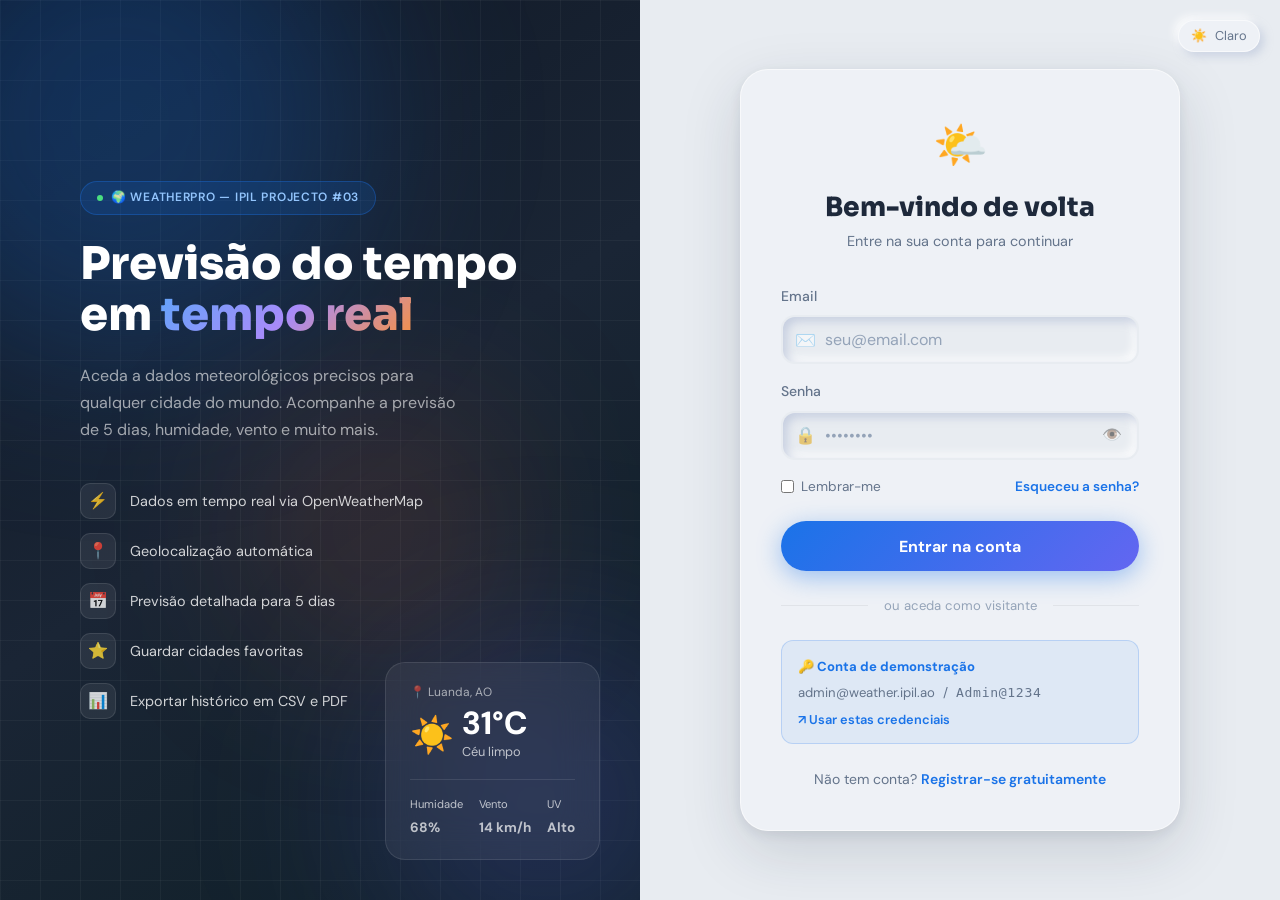
==== commit 259bc570: "beliv" ====
--- a/Frontend/pages/dashboard.html
+++ b/Frontend/pages/dashboard.html
@@ -1,52 +1,200 @@
 <!DOCTYPE html>
-<html lang="pt">
+<html lang="pt" data-theme="light">
 <head>
-    <meta charset="UTF-8">
-    <meta name="viewport" content="width=device-width, initial-scale=1.0">
-    <title>Chley Weather - Dashboard</title>
-    <link rel="stylesheet" href="../assets/css/variables.css">
-    <link rel="stylesheet" href="../assets/css/global.css">
-    <link rel="stylesheet" href="../assets/css/neumorphism.css">
-    <link rel="stylesheet" href="../assets/css/animations.css">
-    <link rel="stylesheet" href="../assets/css/dark-mode.css">
-    <link rel="stylesheet" href="../assets/css/responsive.css">
+  <meta charset="UTF-8">
+  <meta name="viewport" content="width=device-width, initial-scale=1.0">
+  <title>Dashboard — WeatherPro</title>
+  
+  <!-- Reaproveitando as fontes e estilos do login -->
+  <link rel="preconnect" href="https://fonts.googleapis.com">
+  <link href="https://fonts.googleapis.com/css2?family=Sora:wght@400;600;800&family=DM+Sans:wght@400;500;700&display=swap" rel="stylesheet">
+  
+  <link rel="stylesheet" href="../assets/css/variables.css">
+  <link rel="stylesheet" href="../assets/css/global.css">
+  <link rel="stylesheet" href="../assets/css/neumorphism.css">
+  <link rel="stylesheet" href="../assets/css/dark-mode.css">
+
+  <style>
+    .dash-layout {
+      max-width: 1200px;
+      margin: 0 auto;
+      padding: 2rem;
+    }
+
+    /* Barra Superior */
+    .dash-header {
+      display: flex;
+      justify-content: space-between;
+      align-items: center;
+      margin-bottom: 3rem;
+    }
+
+    .user-info {
+      display: flex;
+      align-items: center;
+      gap: 1rem;
+      background: var(--bg-card);
+      padding: 0.5rem 1rem;
+      border-radius: 12px;
+      border: 1px solid var(--border);
+    }
+
+    .btn-logout {
+      background: none;
+      border: none;
+      color: var(--danger);
+      cursor: pointer;
+      font-weight: 600;
+    }
+
+    /* Busca Estilizada */
+    .search-box {
+      position: relative;
+      max-width: 500px;
+      margin: 0 auto 3rem;
+    }
+
+    .search-input {
+      width: 100%;
+      padding: 1.2rem 1.5rem 1.2rem 3.5rem;
+      border-radius: 20px;
+      border: 1px solid var(--border);
+      background: var(--bg-card);
+      box-shadow: var(--shadow-neu-in);
+      font-size: 1rem;
+      color: var(--text-primary);
+    }
+
+    .search-icon {
+      position: absolute;
+      left: 1.2rem;
+      top: 50%;
+      transform: translateY(-50%);
+      font-size: 1.2rem;
+    }
+
+    /* Card Principal */
+    .main-weather-card {
+      background: linear-gradient(135deg, var(--primary), #6366f1);
+      color: white;
+      border-radius: 32px;
+      padding: 3rem;
+      display: grid;
+      grid-template-columns: 1fr 1fr;
+      gap: 2rem;
+      box-shadow: 0 20px 40px rgba(26,115,232,0.3);
+      margin-bottom: 3rem;
+    }
+
+    .temp-big {
+      font-size: 6rem;
+      font-weight: 800;
+      line-height: 1;
+      margin: 1rem 0;
+    }
+
+    /* Previsão 5 dias */
+    .forecast-grid {
+      display: grid;
+      grid-template-columns: repeat(auto-fit, minmax(180px, 1fr));
+      gap: 1.5rem;
+    }
+
+    .forecast-card {
+      background: var(--bg-card);
+      padding: 1.5rem;
+      border-radius: 24px;
+      text-align: center;
+      border: 1px solid var(--border);
+      box-shadow: var(--shadow-neu-sm);
+      transition: transform 0.3s;
+    }
+
+    .forecast-card:hover { transform: translateY(-5px); }
+
+    @media (max-width: 768px) {
+      .main-weather-card { grid-template-columns: 1fr; text-align: center; }
+    }
+  </style>
 </head>
-<body class="dashboard-page">
-    
-    <button id="theme-toggle" class="btn-theme-float">🌓</button>
-
-    <main id="page-main" class="container">
-        <div class="loader-container">
-            <div class="spinner"></div>
-            <p>A carregar o sistema...</p>
-        </div>
-    </main>
-
-    <script src="../assets/js/storage.js"></script>
-    <script src="../assets/js/utils.js"></script>
-    <script src="../assets/js/api.js"></script>
-    <script src="../assets/js/language.js"></script>
-    <script src="../assets/js/theme.js"></script>
-    <script src="../assets/js/auth.js"></script>
-    <script src="../assets/js/weather.js"></script>
-    <script src="../assets/js/favorites.js"></script>
-    <script src="../assets/js/export.js"></script>
-    <script src="../assets/js/dashboard.js"></script>
-
-    <script>
-        document.addEventListener('DOMContentLoaded', () => {
-            // Inicializa o tema salvo
-            if(localStorage.getItem('theme') === 'dark') document.body.classList.add('dark');
-            
-            // Verifica se o utilizador está logado
-            if(!Auth.isAuthenticated()) {
-                window.location.href = '../../index.html';
-                return;
-            }
-
-            // Executa o render do teu módulo profissional
-            Dashboard.render();
+<body>
+
+  <div class="dash-layout">
+    <header class="dash-header">
+      <div class="brand">
+        <span style="font-size: 1.5rem;">🌤️</span>
+        <strong style="font-family: 'Sora'; margin-left: 0.5rem;">WeatherPro</strong>
+      </div>
+      
+      <div class="user-info">
+        <span id="display-user-name">Carregando...</span>
+        <button class="btn-logout" onclick="App.logout()">Sair</button>
+      </div>
+    </header>
+
+    <div class="search-box">
+      <span class="search-icon">🔍</span>
+      <input type="text" class="search-input" id="city-search" placeholder="Pesquise por uma cidade (ex: Luanda)">
+    </div>
+
+    <section class="main-weather-card" id="current-weather">
+      <div>
+        <h2 id="city-name" style="font-size: 2.5rem; margin-bottom: 0.5rem;">Cidade</h2>
+        <p id="current-date">Sexta, 24 de Maio</p>
+        <div class="temp-big" id="main-temp">--°C</div>
+        <p id="weather-desc" style="font-size: 1.2rem; text-transform: capitalize;">Carregando dados...</p>
+      </div>
+      
+      <div style="background: rgba(255,255,255,0.1); border-radius: 20px; padding: 2rem; display: flex; flex-direction: column; justify-content: center; gap: 1rem;">
+        <div>💧 Humidade: <strong id="humidity">--%</strong></div>
+        <div>🌬️ Vento: <strong id="wind">-- km/h</strong></div>
+        <div>🌡️ Sensação: <strong id="feels-like">--°C</strong></div>
+      </div>
+    </section>
+
+    <h3 style="margin-bottom: 1.5rem; font-family: 'Sora';">Previsão para 5 dias</h3>
+    <div class="forecast-grid" id="forecast-container">
+      <!-- Cards serão inseridos aqui via JS -->
+    </div>
+  </div>
+
+  <script>
+    const App = {
+      init() {
+        // Proteção de rota
+        const user = JSON.parse(localStorage.getItem('ws_user'));
+        const token = localStorage.getItem('ws_token');
+        
+        if (!token || !user) {
+          window.location.href = './login.html';
+          return;
+        }
+
+        document.getElementById('display-user-name').textContent = `Olá, ${user.name.split(' ')[0]}`;
+        
+        // Listener de busca
+        document.getElementById('city-search').addEventListener('keypress', (e) => {
+          if (e.key === 'Enter') this.searchWeather(e.target.value);
         });
-    </script>
+
+        // Carga inicial
+        this.searchWeather('Luanda');
+      },
+
+      async searchWeather(city) {
+        // Aqui você chamaria sua API (OpenWeatherMap)
+        console.log(`Buscando clima para: ${city}`);
+        // Lógica de fetch omitida, mas você usaria o API_BASE definido no login
+      },
+
+      logout() {
+        localStorage.removeItem('ws_token');
+        localStorage.removeItem('ws_user');
+        window.location.href = './login.html';
+      }
+    };
+
+    document.addEventListener('DOMContentLoaded', () => App.init());
+  </script>
 </body>
 </html>
